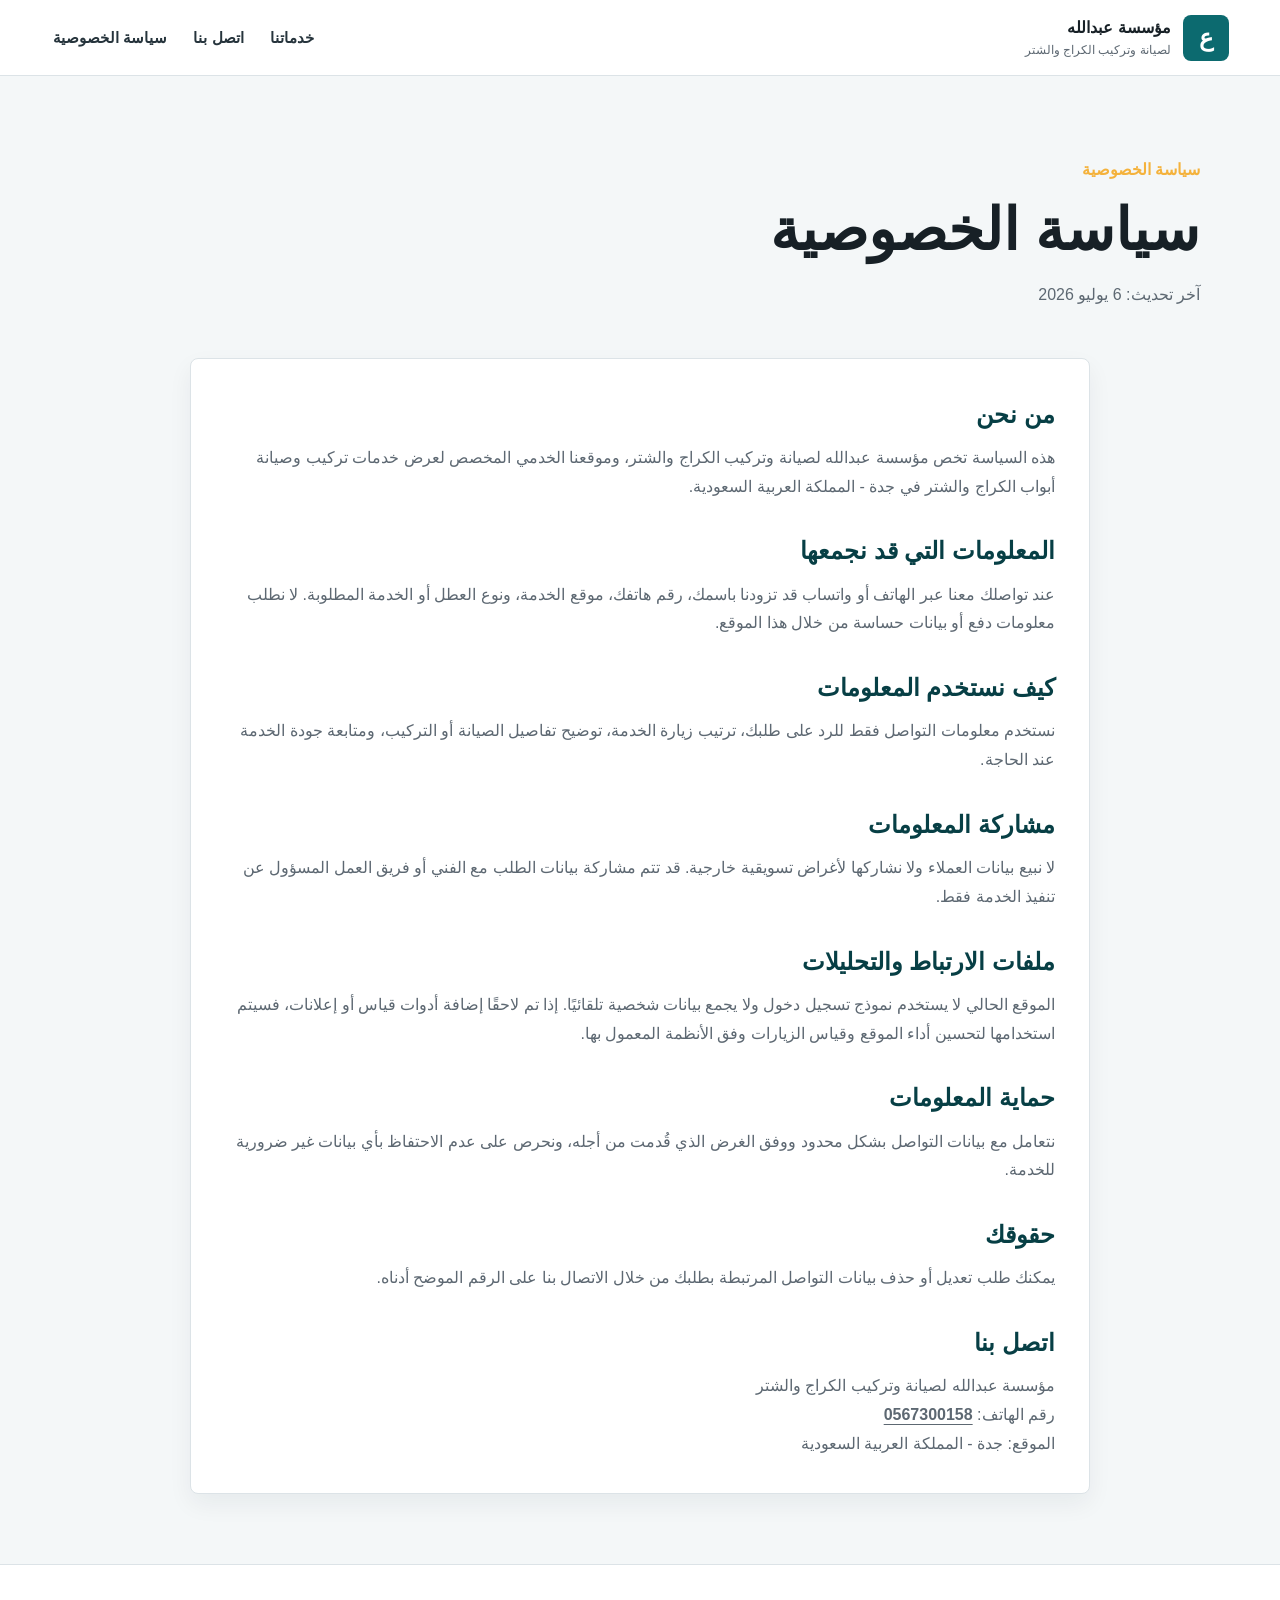
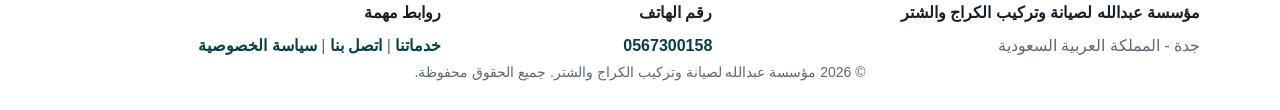
==== privacy.html @ 58eeb1ad "first commit" ====
<!doctype html>
<html lang="ar" dir="rtl">
  <head>
    <meta charset="UTF-8" />
    <meta name="viewport" content="width=device-width, initial-scale=1.0" />
    <meta name="robots" content="index, follow" />
    <meta name="theme-color" content="#0c6a6f" />
    <meta name="format-detection" content="telephone=yes" />
    <title>سياسة الخصوصية | مؤسسة عبدالله لصيانة وتركيب الكراج والشتر</title>
    <meta
      name="description"
      content="سياسة الخصوصية الخاصة بمؤسسة عبدالله لصيانة وتركيب الكراج والشتر في جدة - المملكة العربية السعودية."
    />
    <link rel="canonical" href="/privacy.html" />
    <link rel="icon" type="image/svg+xml" href="assets/favicon.svg" />
    <link rel="apple-touch-icon" href="assets/favicon.svg" />
    <link rel="stylesheet" href="styles.css" />
  </head>
  <body>
    <header class="site-header">
      <a class="brand" href="index.html#home" aria-label="العودة للرئيسية">
        <span class="brand-mark">ع</span>
        <span>
          <strong>مؤسسة عبدالله</strong>
          <small>لصيانة وتركيب الكراج والشتر</small>
        </span>
      </a>
      <button class="menu-toggle" type="button" aria-label="فتح القائمة" aria-expanded="false">
        <span></span><span></span><span></span>
      </button>
      <nav class="nav-links" aria-label="التنقل الرئيسي">
        <a href="index.html#services">خدماتنا</a>
        <a href="index.html#contact">اتصل بنا</a>
        <a href="privacy.html" aria-current="page">سياسة الخصوصية</a>
      </nav>
    </header>

    <main>
      <section class="page-hero">
        <p class="section-kicker">سياسة الخصوصية</p>
        <h1>سياسة الخصوصية</h1>
        <p>آخر تحديث: 6 يوليو 2026</p>
      </section>

      <section class="policy-content">
        <h2>من نحن</h2>
        <p>
          هذه السياسة تخص مؤسسة عبدالله لصيانة وتركيب الكراج والشتر، وموقعنا الخدمي المخصص لعرض خدمات تركيب وصيانة أبواب الكراج والشتر في جدة - المملكة العربية السعودية.
        </p>

        <h2>المعلومات التي قد نجمعها</h2>
        <p>
          عند تواصلك معنا عبر الهاتف أو واتساب قد تزودنا باسمك، رقم هاتفك، موقع الخدمة، ونوع العطل أو الخدمة المطلوبة. لا نطلب معلومات دفع أو بيانات حساسة من خلال هذا الموقع.
        </p>

        <h2>كيف نستخدم المعلومات</h2>
        <p>
          نستخدم معلومات التواصل فقط للرد على طلبك، ترتيب زيارة الخدمة، توضيح تفاصيل الصيانة أو التركيب، ومتابعة جودة الخدمة عند الحاجة.
        </p>

        <h2>مشاركة المعلومات</h2>
        <p>
          لا نبيع بيانات العملاء ولا نشاركها لأغراض تسويقية خارجية. قد تتم مشاركة بيانات الطلب مع الفني أو فريق العمل المسؤول عن تنفيذ الخدمة فقط.
        </p>

        <h2>ملفات الارتباط والتحليلات</h2>
        <p>
          الموقع الحالي لا يستخدم نموذج تسجيل دخول ولا يجمع بيانات شخصية تلقائيًا. إذا تم لاحقًا إضافة أدوات قياس أو إعلانات، فسيتم استخدامها لتحسين أداء الموقع وقياس الزيارات وفق الأنظمة المعمول بها.
        </p>

        <h2>حماية المعلومات</h2>
        <p>
          نتعامل مع بيانات التواصل بشكل محدود ووفق الغرض الذي قُدمت من أجله، ونحرص على عدم الاحتفاظ بأي بيانات غير ضرورية للخدمة.
        </p>

        <h2>حقوقك</h2>
        <p>
          يمكنك طلب تعديل أو حذف بيانات التواصل المرتبطة بطلبك من خلال الاتصال بنا على الرقم الموضح أدناه.
        </p>

        <h2>اتصل بنا</h2>
        <p>
          مؤسسة عبدالله لصيانة وتركيب الكراج والشتر<br />
          رقم الهاتف: <a class="text-link call-link" href="#">0567300158</a><br />
          الموقع: جدة - المملكة العربية السعودية
        </p>
      </section>
    </main>

    <footer class="site-footer">
      <div class="footer-grid">
        <div>
          <strong>مؤسسة عبدالله لصيانة وتركيب الكراج والشتر</strong>
          <p>جدة - المملكة العربية السعودية</p>
        </div>
        <div>
          <strong>رقم الهاتف</strong>
          <p><a class="call-link" href="#">0567300158</a></p>
        </div>
        <div>
          <strong>روابط مهمة</strong>
          <p><a href="index.html#services">خدماتنا</a> | <a href="index.html#contact">اتصل بنا</a> | <a href="privacy.html">سياسة الخصوصية</a></p>
        </div>
      </div>
      <p>© <span id="year"></span> مؤسسة عبدالله لصيانة وتركيب الكراج والشتر. جميع الحقوق محفوظة.</p>
    </footer>

    <script src="script.js"></script>
  </body>
</html>
---- styles.css ----
:root {
  --ink: #172026;
  --muted: #5d6872;
  --panel: #ffffff;
  --line: #dce3e7;
  --brand: #0c6a6f;
  --brand-dark: #073f45;
  --accent: #f4b23c;
  --soft: #f4f7f8;
  --warm: #fff7e7;
  --shadow: 0 18px 50px rgba(9, 24, 33, 0.14);
}

* {
  box-sizing: border-box;
}

html {
  scroll-behavior: smooth;
}

body {
  margin: 0;
  font-family: Tahoma, Arial, sans-serif;
  color: var(--ink);
  background: var(--soft);
  line-height: 1.8;
}

a {
  color: inherit;
  text-decoration: none;
}

img {
  display: block;
  width: 100%;
}

.site-header {
  position: sticky;
  top: 0;
  z-index: 10;
  display: flex;
  align-items: center;
  justify-content: space-between;
  gap: 24px;
  padding: 14px clamp(18px, 4vw, 56px);
  background: rgba(255, 255, 255, 0.93);
  border-bottom: 1px solid var(--line);
  backdrop-filter: blur(14px);
}

.brand {
  display: flex;
  align-items: center;
  gap: 12px;
}

.brand-mark {
  display: grid;
  place-items: center;
  width: 46px;
  height: 46px;
  border-radius: 8px;
  background: var(--brand);
  color: white;
  font-weight: 800;
  font-size: 24px;
}

.brand strong,
.brand small {
  display: block;
}

.brand small {
  color: var(--muted);
  font-size: 12px;
  margin-top: -3px;
}

.nav-links {
  display: flex;
  align-items: center;
  gap: 22px;
  color: #26343c;
  font-size: 15px;
  font-weight: 700;
}

.nav-links a {
  padding: 8px 2px;
}

.nav-links a:hover {
  color: var(--brand);
}

.menu-toggle {
  display: none;
  width: 42px;
  height: 42px;
  border: 1px solid var(--line);
  border-radius: 8px;
  background: white;
}

.menu-toggle span {
  display: block;
  width: 20px;
  height: 2px;
  margin: 5px auto;
  background: var(--ink);
}

.hero {
  position: relative;
  min-height: 88svh;
  display: grid;
  align-items: center;
  overflow: hidden;
  background: #101820;
}

.hero img,
.hero-overlay {
  position: absolute;
  inset: 0;
  height: 100%;
  object-fit: cover;
}

.hero-overlay {
  background:
    linear-gradient(90deg, rgba(8, 19, 25, 0.12), rgba(8, 19, 25, 0.88)),
    linear-gradient(0deg, rgba(8, 19, 25, 0.38), rgba(8, 19, 25, 0.08));
}

.hero-content {
  position: relative;
  z-index: 1;
  width: min(720px, calc(100% - 36px));
  margin-inline: clamp(18px, 7vw, 90px);
  padding: 74px 0 96px;
  color: white;
}

.eyebrow,
.section-kicker {
  margin: 0 0 10px;
  color: var(--accent);
  font-weight: 800;
  letter-spacing: 0;
}

.hero h1,
.section h2,
.feature-copy h2,
.contact h2 {
  margin: 0;
  line-height: 1.25;
}

.hero h1 {
  max-width: 680px;
  font-size: clamp(34px, 6vw, 66px);
}

.lead {
  max-width: 620px;
  margin: 20px 0 0;
  color: rgba(255, 255, 255, 0.88);
  font-size: clamp(17px, 2.4vw, 22px);
}

.hero-actions,
.contact-actions {
  display: flex;
  flex-wrap: wrap;
  gap: 12px;
  margin-top: 30px;
}

.btn {
  display: inline-flex;
  align-items: center;
  justify-content: center;
  min-height: 48px;
  padding: 12px 20px;
  border: 1px solid transparent;
  border-radius: 8px;
  font-weight: 800;
  transition: transform 0.2s ease, box-shadow 0.2s ease, background 0.2s ease;
}

.btn:hover {
  transform: translateY(-2px);
}

.btn.primary {
  color: #121a1f;
  background: var(--accent);
  box-shadow: 0 14px 32px rgba(244, 178, 60, 0.24);
}

.btn.secondary {
  color: white;
  border-color: rgba(255, 255, 255, 0.45);
  background: rgba(255, 255, 255, 0.1);
}

.hero-badges {
  display: flex;
  flex-wrap: wrap;
  gap: 10px;
  margin-top: 28px;
}

.hero-badges span,
.tag-cloud span {
  border: 1px solid rgba(255, 255, 255, 0.25);
  border-radius: 999px;
  padding: 6px 12px;
  background: rgba(255, 255, 255, 0.12);
  color: white;
  font-size: 14px;
  font-weight: 700;
}

.hero-badges .status-badge {
  position: relative;
  padding-right: 28px;
  border-color: rgba(76, 217, 100, 0.55);
  background: rgba(76, 217, 100, 0.16);
}

.hero-badges .status-badge::before {
  content: "";
  position: absolute;
  right: 12px;
  top: 50%;
  width: 9px;
  height: 9px;
  border-radius: 50%;
  background: #4cd964;
  transform: translateY(-50%);
  box-shadow: 0 0 0 6px rgba(76, 217, 100, 0.14);
}

.quick-services {
  position: relative;
  z-index: 2;
  display: grid;
  grid-template-columns: repeat(4, 1fr);
  gap: 10px;
  width: min(1120px, calc(100% - 36px));
  margin: -38px auto 0;
  padding: 12px;
  border: 1px solid rgba(220, 227, 231, 0.9);
  border-radius: 8px;
  background: rgba(255, 255, 255, 0.96);
  box-shadow: var(--shadow);
}

.quick-services a {
  display: flex;
  align-items: center;
  justify-content: center;
  min-height: 54px;
  padding: 10px 12px;
  border: 1px solid var(--line);
  border-radius: 8px;
  background: var(--soft);
  color: var(--brand-dark);
  font-weight: 800;
  text-align: center;
}

.quick-services a:hover {
  border-color: var(--brand);
  background: white;
}

.section,
.feature-band,
.contact {
  width: min(1120px, calc(100% - 36px));
  margin: 0 auto;
}

.section {
  padding: 80px 0;
}

.intro {
  display: grid;
  grid-template-columns: minmax(240px, 0.85fr) minmax(280px, 1.15fr);
  gap: 48px;
  align-items: start;
}

.section h2,
.feature-copy h2,
.contact h2 {
  font-size: clamp(27px, 4vw, 42px);
}

.intro p:last-child,
.areas p,
.why p,
.service-card p,
.contact p,
.feature-copy li {
  color: var(--muted);
}

.section-heading {
  max-width: 730px;
  margin-bottom: 30px;
}

.service-grid {
  display: grid;
  grid-template-columns: repeat(4, 1fr);
  gap: 16px;
}

.service-card,
.why-grid > div {
  min-height: 100%;
  padding: 24px;
  border: 1px solid var(--line);
  border-radius: 8px;
  background: var(--panel);
  box-shadow: 0 10px 24px rgba(18, 34, 43, 0.06);
}

.service-icon {
  display: inline-grid;
  place-items: center;
  width: 44px;
  height: 44px;
  margin-bottom: 14px;
  border-radius: 8px;
  background: var(--brand-dark);
  color: white;
  font-weight: 800;
}

.service-card h3 {
  margin: 0 0 8px;
  font-size: 21px;
}

.service-card {
  scroll-margin-top: 96px;
}

.ad-match {
  padding-top: 40px;
}

.match-grid {
  display: grid;
  grid-template-columns: repeat(4, 1fr);
  gap: 14px;
}

.match-grid a {
  display: grid;
  gap: 8px;
  min-height: 150px;
  padding: 22px;
  border: 1px solid var(--line);
  border-radius: 8px;
  background: white;
  box-shadow: 0 10px 24px rgba(18, 34, 43, 0.06);
}

.match-grid strong {
  color: var(--brand-dark);
  font-size: 20px;
  line-height: 1.4;
}

.match-grid span {
  color: var(--muted);
  font-size: 15px;
}

.feature-band {
  display: grid;
  grid-template-columns: 1fr 1fr;
  gap: 0;
  overflow: hidden;
  margin-top: 18px;
  margin-bottom: 20px;
  border-radius: 8px;
  background: var(--panel);
  box-shadow: var(--shadow);
}

.feature-media img {
  height: 100%;
  min-height: 430px;
  object-fit: cover;
}

.feature-copy {
  padding: clamp(30px, 5vw, 56px);
}

.check-list {
  display: grid;
  gap: 12px;
  margin: 24px 0 0;
  padding: 0;
  list-style: none;
}

.check-list li {
  position: relative;
  padding-right: 30px;
}

.check-list li::before {
  content: "";
  position: absolute;
  top: 10px;
  right: 0;
  width: 14px;
  height: 14px;
  border-radius: 50%;
  background: var(--accent);
  box-shadow: inset 0 0 0 4px var(--warm);
}

.why-grid {
  display: grid;
  grid-template-columns: repeat(3, 1fr);
  gap: 16px;
}

.why-grid strong {
  display: block;
  margin-bottom: 8px;
  color: var(--brand-dark);
  font-size: 20px;
}

.areas {
  display: grid;
  grid-template-columns: 0.9fr 1.1fr;
  gap: 34px;
  align-items: start;
}

.tag-cloud {
  display: flex;
  flex-wrap: wrap;
  gap: 10px;
}

.tag-cloud span {
  border-color: #cad6da;
  background: white;
  color: #26343c;
}

.gallery {
  padding-top: 36px;
}

.gallery-grid {
  display: grid;
  grid-template-columns: repeat(3, 1fr);
  gap: 14px;
}

.gallery-grid figure {
  position: relative;
  overflow: hidden;
  min-height: 310px;
  margin: 0;
  border-radius: 8px;
  background: #111;
  box-shadow: 0 10px 24px rgba(18, 34, 43, 0.08);
}

.gallery-grid img {
  height: 100%;
  min-height: 310px;
  object-fit: cover;
  transition: transform 0.28s ease;
}

.gallery-grid figure:hover img {
  transform: scale(1.04);
}

.gallery-grid figcaption {
  position: absolute;
  right: 12px;
  bottom: 12px;
  max-width: calc(100% - 24px);
  padding: 7px 11px;
  border-radius: 8px;
  color: white;
  background: rgba(7, 63, 69, 0.86);
  font-size: 14px;
  font-weight: 800;
}

.contact {
  display: flex;
  justify-content: space-between;
  gap: 30px;
  align-items: center;
  padding: 42px;
  margin-bottom: 70px;
  border-radius: 8px;
  color: white;
  background: linear-gradient(135deg, var(--brand-dark), #124d4e 58%, #2f3f39);
  box-shadow: var(--shadow);
}

.contact p {
  color: rgba(255, 255, 255, 0.8);
}

.contact .btn.secondary {
  background: transparent;
}

.text-link {
  color: inherit;
  font-weight: 800;
  text-decoration: underline;
  text-underline-offset: 4px;
}

.site-footer {
  padding: 34px clamp(18px, 4vw, 56px) 24px;
  color: var(--muted);
  background: white;
  border-top: 1px solid var(--line);
}

.site-footer > p {
  margin: 22px 0 0;
  text-align: center;
  font-size: 14px;
}

.site-footer strong {
  display: block;
  color: var(--ink);
  margin-bottom: 4px;
}

.site-footer p {
  margin: 0;
}

.site-footer a {
  color: var(--brand-dark);
  font-weight: 800;
}

.footer-grid {
  display: grid;
  grid-template-columns: 1.3fr 0.7fr 1fr;
  gap: 18px;
  width: min(1120px, 100%);
  margin: 0 auto;
  text-align: right;
}

.page-hero {
  width: min(1120px, calc(100% - 36px));
  margin: 0 auto;
  padding: 80px 0 32px;
}

.page-hero h1 {
  margin: 0;
  font-size: clamp(34px, 5vw, 58px);
  line-height: 1.2;
}

.page-hero p:last-child {
  color: var(--muted);
}

.policy-content {
  width: min(900px, calc(100% - 36px));
  margin: 0 auto 70px;
  padding: 34px;
  border: 1px solid var(--line);
  border-radius: 8px;
  background: white;
  box-shadow: 0 10px 24px rgba(18, 34, 43, 0.06);
}

.policy-content h2 {
  margin: 28px 0 8px;
  color: var(--brand-dark);
  font-size: 24px;
}

.policy-content h2:first-child {
  margin-top: 0;
}

.policy-content p {
  margin: 0;
  color: var(--muted);
}

.floating-actions {
  position: fixed;
  left: 18px;
  bottom: 18px;
  z-index: 20;
  display: flex;
  gap: 10px;
}

.floating-actions a {
  display: inline-flex;
  align-items: center;
  justify-content: center;
  min-width: 92px;
  min-height: 46px;
  padding: 10px 14px;
  border-radius: 999px;
  color: white;
  font-weight: 900;
  box-shadow: 0 14px 34px rgba(9, 24, 33, 0.22);
}

.float-call {
  background: var(--brand-dark);
}

.float-whatsapp {
  background: #1fa855;
}

@media (max-width: 960px) {
  .service-grid,
  .why-grid,
  .match-grid,
  .gallery-grid {
    grid-template-columns: repeat(2, 1fr);
  }

  .quick-services {
    grid-template-columns: repeat(2, 1fr);
  }

  .intro,
  .areas,
  .feature-band,
  .footer-grid {
    grid-template-columns: 1fr;
  }

  .feature-media img {
    min-height: 320px;
  }
}

@media (max-width: 720px) {
  .site-header {
    padding: 12px 16px;
  }

  .menu-toggle {
    display: block;
  }

  .nav-links {
    position: absolute;
    top: calc(100% + 1px);
    inset-inline: 0;
    display: none;
    flex-direction: column;
    align-items: stretch;
    gap: 0;
    padding: 8px 18px 14px;
    background: white;
    border-bottom: 1px solid var(--line);
  }

  .nav-links.open {
    display: flex;
  }

  .nav-links a {
    padding: 12px 0;
    border-bottom: 1px solid var(--line);
  }

  .brand small {
    max-width: 190px;
    white-space: nowrap;
    overflow: hidden;
    text-overflow: ellipsis;
  }

  .hero {
    min-height: 820px;
    align-items: end;
  }

  .hero-overlay {
    background:
      linear-gradient(180deg, rgba(8, 19, 25, 0.16), rgba(8, 19, 25, 0.93)),
      linear-gradient(90deg, rgba(8, 19, 25, 0.12), rgba(8, 19, 25, 0.64));
  }

  .hero-content {
    width: calc(100% - 32px);
    margin-inline: 16px;
    padding-bottom: 58px;
  }

  .btn {
    width: 100%;
  }

  .section {
    padding: 56px 0;
  }

  .service-grid,
  .why-grid,
  .match-grid,
  .gallery-grid {
    grid-template-columns: 1fr;
  }

  .quick-services {
    grid-template-columns: 1fr;
    margin-top: -26px;
  }

  .service-card,
  .why-grid > div {
    padding: 20px;
  }

  .feature-copy {
    padding: 28px 20px;
  }

  .contact {
    display: block;
    padding: 28px 20px;
  }

  .contact-actions {
    margin-top: 22px;
  }

  .footer-grid {
    text-align: center;
  }

  .policy-content {
    padding: 24px 20px;
  }

  .floating-actions {
    right: 12px;
    left: 12px;
    bottom: 12px;
    display: grid;
    grid-template-columns: 1fr 1fr;
  }

  .floating-actions a {
    min-width: 0;
    border-radius: 8px;
  }

  .site-footer {
    padding-bottom: 86px;
  }
}
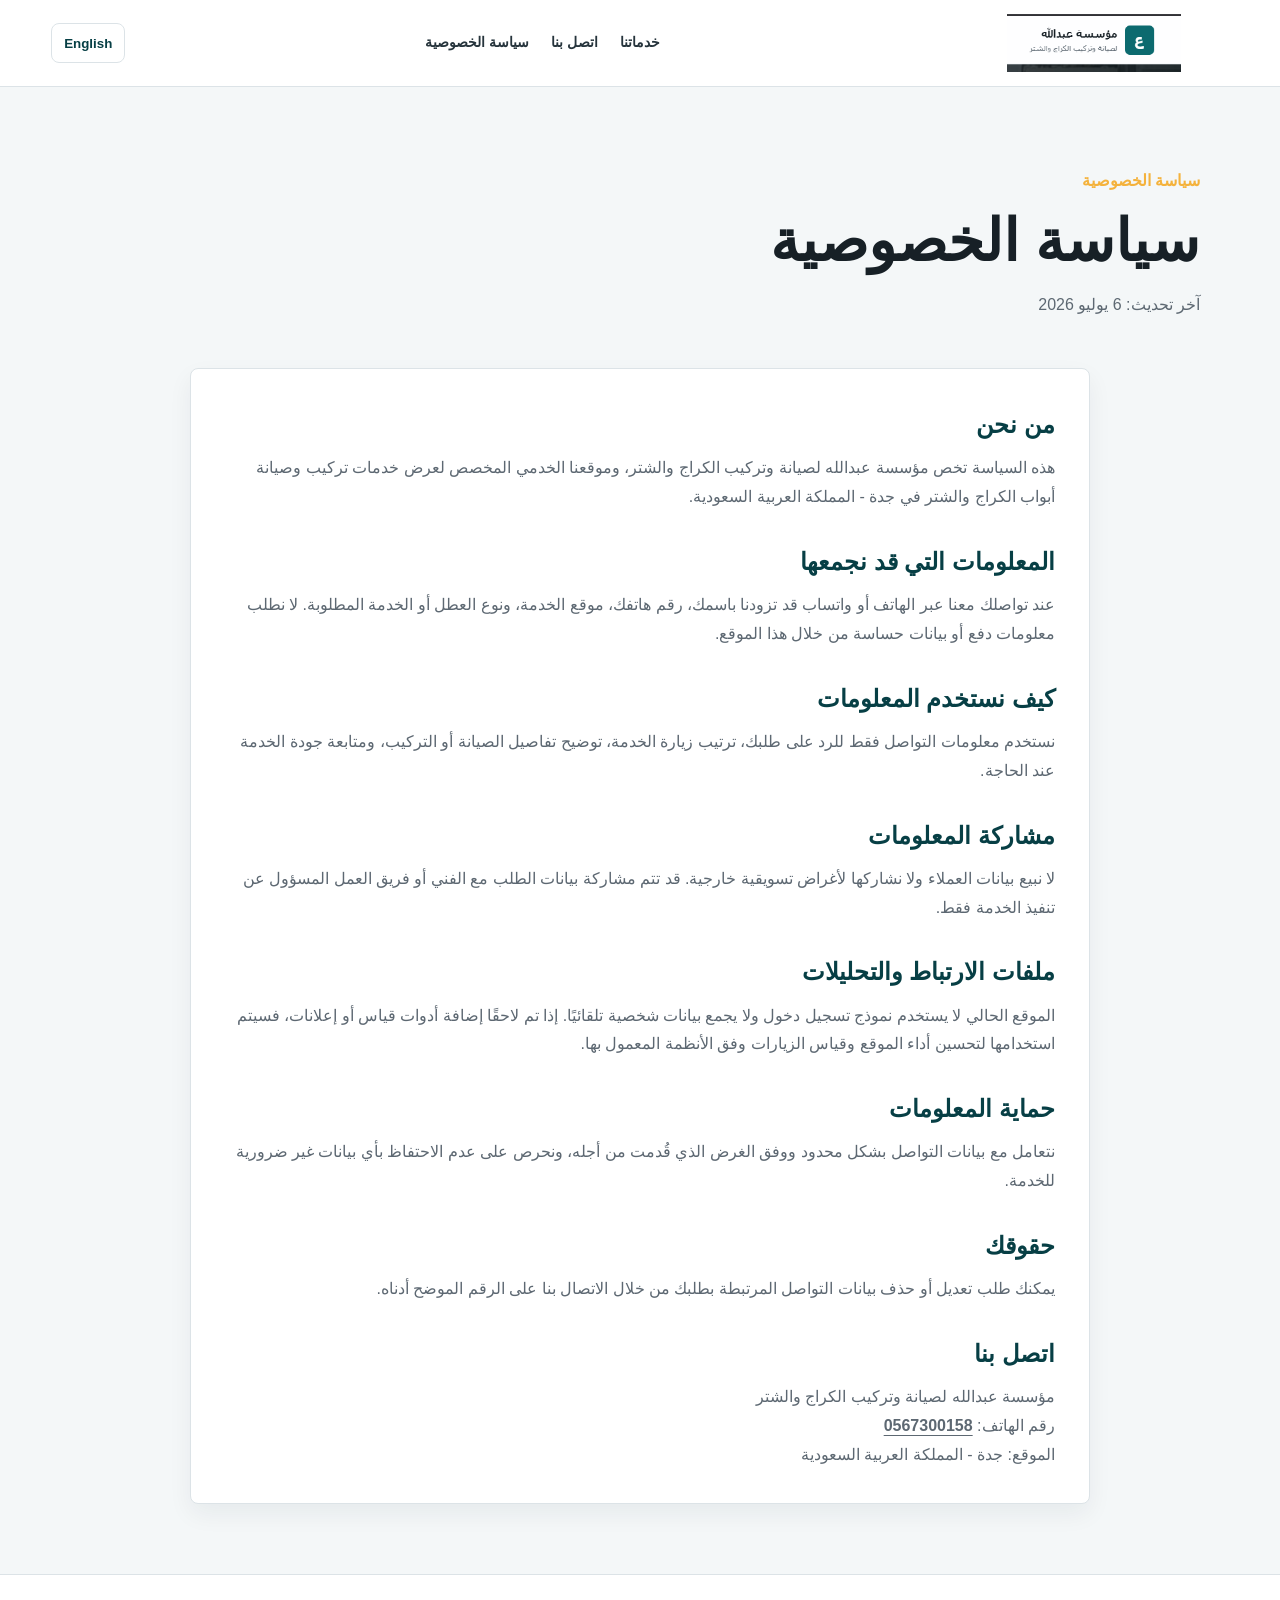
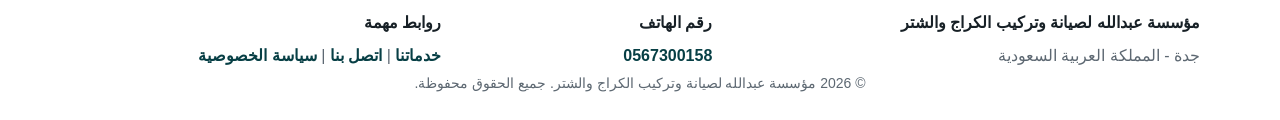
==== commit 8826babe: "adding updates" ====
--- a/privacy.html
+++ b/privacy.html
@@ -19,15 +19,14 @@
   <body>
     <header class="site-header">
       <a class="brand" href="index.html#home" aria-label="العودة للرئيسية">
-        <span class="brand-mark">ع</span>
-        <span>
-          <strong>مؤسسة عبدالله</strong>
-          <small>لصيانة وتركيب الكراج والشتر</small>
-        </span>
+        <img class="brand-logo" src="assets/header-logo.png" alt="مؤسسة عبدالله لصيانة وتركيب الكراج والشتر" />
       </a>
-      <button class="menu-toggle" type="button" aria-label="فتح القائمة" aria-expanded="false">
-        <span></span><span></span><span></span>
-      </button>
+      <div class="header-actions">
+        <button class="lang-toggle" type="button" aria-label="Change language" data-lang-toggle>English</button>
+        <button class="menu-toggle" type="button" aria-label="فتح القائمة" aria-expanded="false">
+          <span></span><span></span><span></span>
+        </button>
+      </div>
       <nav class="nav-links" aria-label="التنقل الرئيسي">
         <a href="index.html#services">خدماتنا</a>
         <a href="index.html#contact">اتصل بنا</a>
--- a/styles.css
+++ b/styles.css
@@ -55,6 +55,15 @@
   display: flex;
   align-items: center;
   gap: 12px;
+  flex: 0 0 auto;
+  order: 0;
+}
+
+.brand-logo {
+  width: clamp(190px, 21vw, 278px);
+  height: auto;
+  max-height: 58px;
+  object-fit: contain;
 }
 
 .brand-mark {
@@ -80,13 +89,32 @@
   margin-top: -3px;
 }
 
+.header-actions {
+  display: flex;
+  align-items: center;
+  gap: 10px;
+  order: 2;
+}
+
+.lang-toggle {
+  min-height: 40px;
+  padding: 8px 12px;
+  border: 1px solid var(--line);
+  border-radius: 8px;
+  background: white;
+  color: var(--brand-dark);
+  font-weight: 800;
+  cursor: pointer;
+}
+
 .nav-links {
   display: flex;
   align-items: center;
-  gap: 22px;
+  gap: clamp(10px, 1.4vw, 18px);
   color: #26343c;
-  font-size: 15px;
+  font-size: 14px;
   font-weight: 700;
+  order: 1;
 }
 
 .nav-links a {
@@ -648,6 +676,48 @@
   background: #1fa855;
 }
 
+html[dir="ltr"] body {
+  font-family: Arial, Tahoma, sans-serif;
+}
+
+html[dir="ltr"] .site-header,
+html[dir="ltr"] .nav-links,
+html[dir="ltr"] .hero-actions,
+html[dir="ltr"] .contact-actions,
+html[dir="ltr"] .hero-badges,
+html[dir="ltr"] .tag-cloud {
+  direction: ltr;
+}
+
+html[dir="ltr"] .check-list li {
+  padding-right: 0;
+  padding-left: 30px;
+}
+
+html[dir="ltr"] .check-list li::before {
+  right: auto;
+  left: 0;
+}
+
+html[dir="ltr"] .hero-badges .status-badge {
+  padding-right: 12px;
+  padding-left: 28px;
+}
+
+html[dir="ltr"] .hero-badges .status-badge::before {
+  right: auto;
+  left: 12px;
+}
+
+html[dir="ltr"] .footer-grid {
+  text-align: left;
+}
+
+html[dir="ltr"] .gallery-grid figcaption {
+  right: auto;
+  left: 12px;
+}
+
 @media (max-width: 960px) {
   .service-grid,
   .why-grid,
@@ -675,6 +745,7 @@
 @media (max-width: 720px) {
   .site-header {
     padding: 12px 16px;
+    gap: 10px;
   }
 
   .menu-toggle {
@@ -710,6 +781,17 @@
     text-overflow: ellipsis;
   }
 
+  .brand-logo {
+    width: min(220px, 58vw);
+    max-height: 54px;
+  }
+
+  .lang-toggle {
+    min-height: 42px;
+    padding: 8px 10px;
+    font-size: 13px;
+  }
+
   .hero {
     min-height: 820px;
     align-items: end;
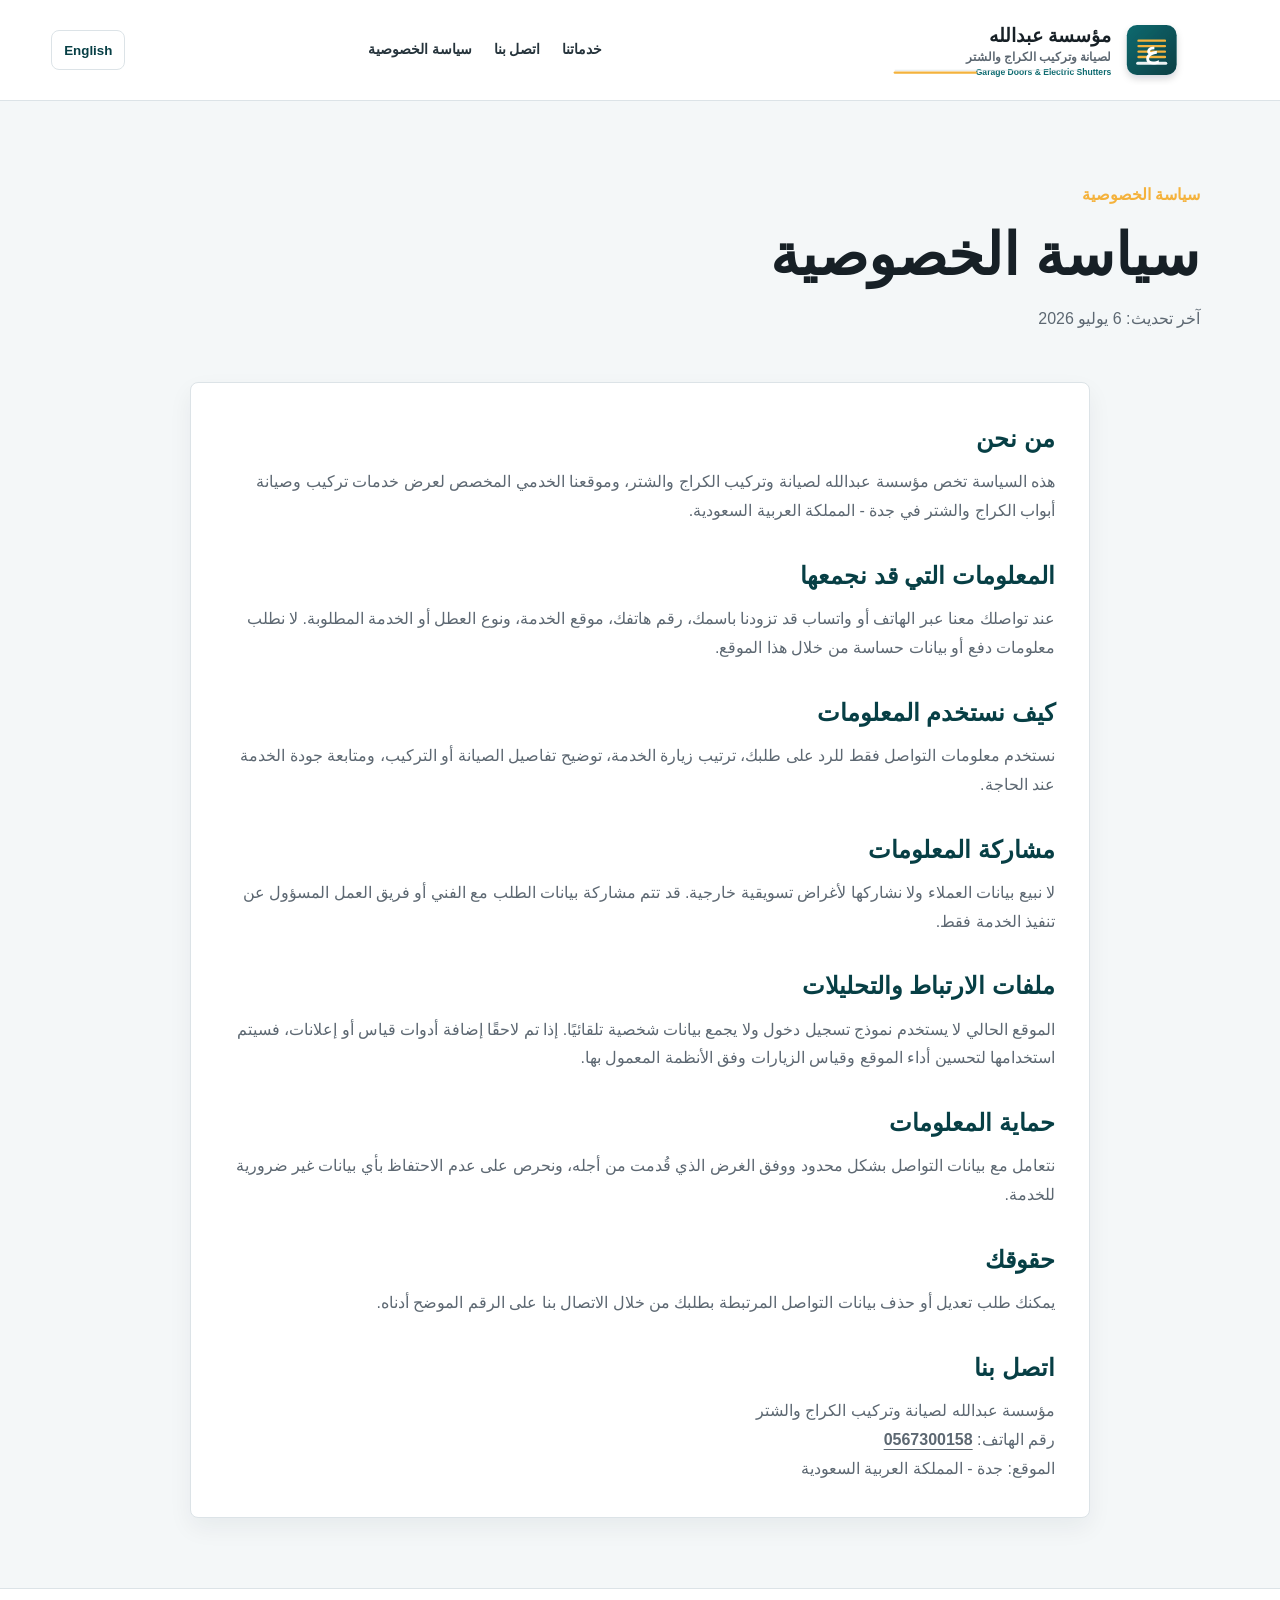
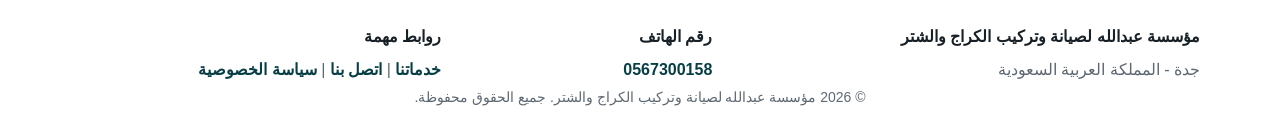
==== commit 635e984a: "adding updates" ====
--- a/privacy.html
+++ b/privacy.html
@@ -19,7 +19,7 @@
   <body>
     <header class="site-header">
       <a class="brand" href="index.html#home" aria-label="العودة للرئيسية">
-        <img class="brand-logo" src="assets/header-logo.png" alt="مؤسسة عبدالله لصيانة وتركيب الكراج والشتر" />
+        <img class="brand-logo" src="assets/header-logo.svg" alt="مؤسسة عبدالله لصيانة وتركيب الكراج والشتر" />
       </a>
       <div class="header-actions">
         <button class="lang-toggle" type="button" aria-label="Change language" data-lang-toggle>English</button>
--- a/styles.css
+++ b/styles.css
@@ -60,9 +60,9 @@
 }
 
 .brand-logo {
-  width: clamp(190px, 21vw, 278px);
+  width: clamp(260px, 30vw, 390px);
   height: auto;
-  max-height: 58px;
+  max-height: 72px;
   object-fit: contain;
 }
 
@@ -782,8 +782,8 @@
   }
 
   .brand-logo {
-    width: min(220px, 58vw);
-    max-height: 54px;
+    width: min(205px, 54vw);
+    max-height: 52px;
   }
 
   .lang-toggle {
